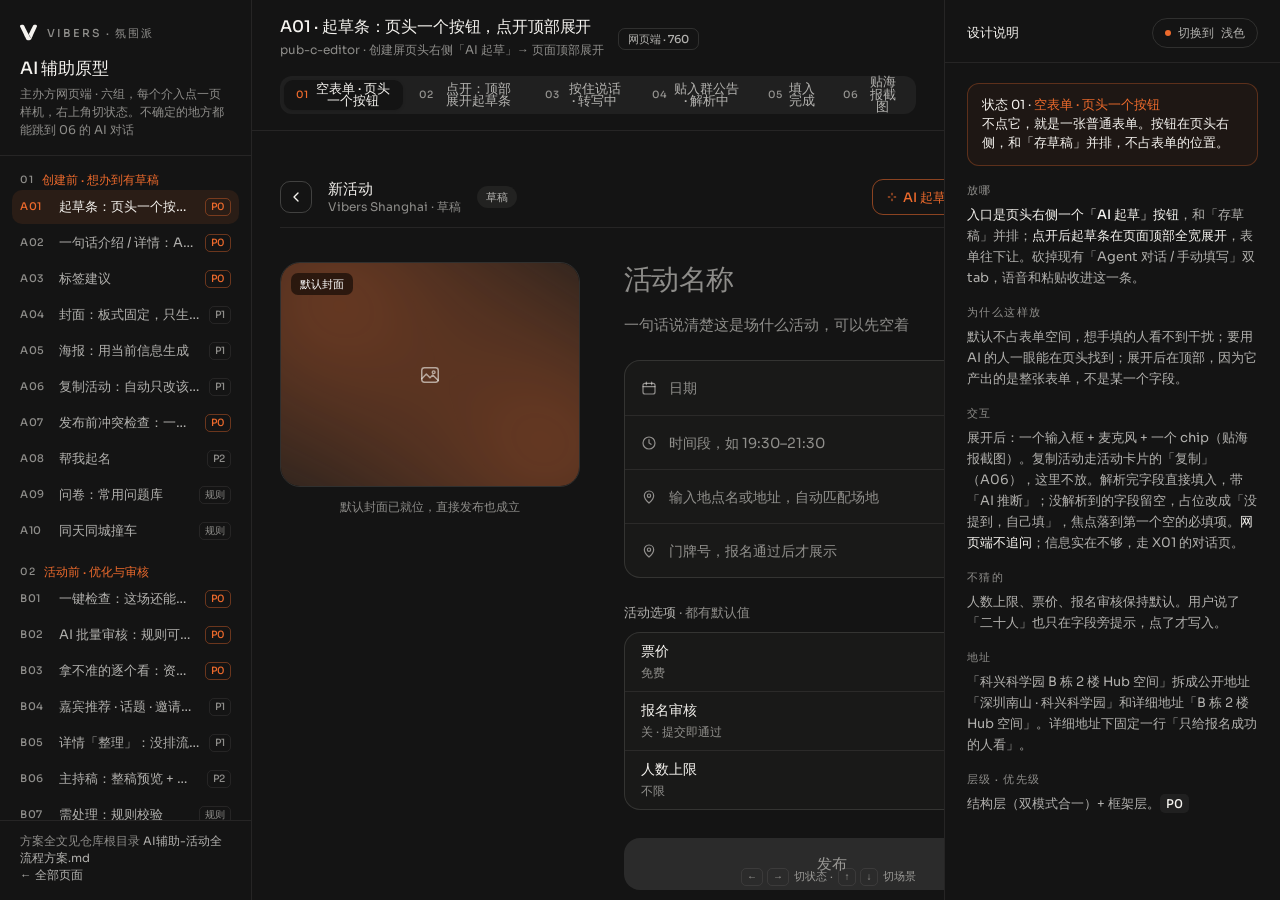
==== index.html @ fb813211 "AI 辅助原型 + 数据页 mock（E01–E03）：静态页面与依赖资源" ====
<!DOCTYPE html>
<html lang="zh-CN"><head><meta charset="utf-8"><meta http-equiv="refresh" content="0; url=pages/ai-lab.html"><title>AI 辅助原型 · Vibers</title></head>
<body><a href="pages/ai-lab.html">打开 AI 辅助原型</a></body></html>
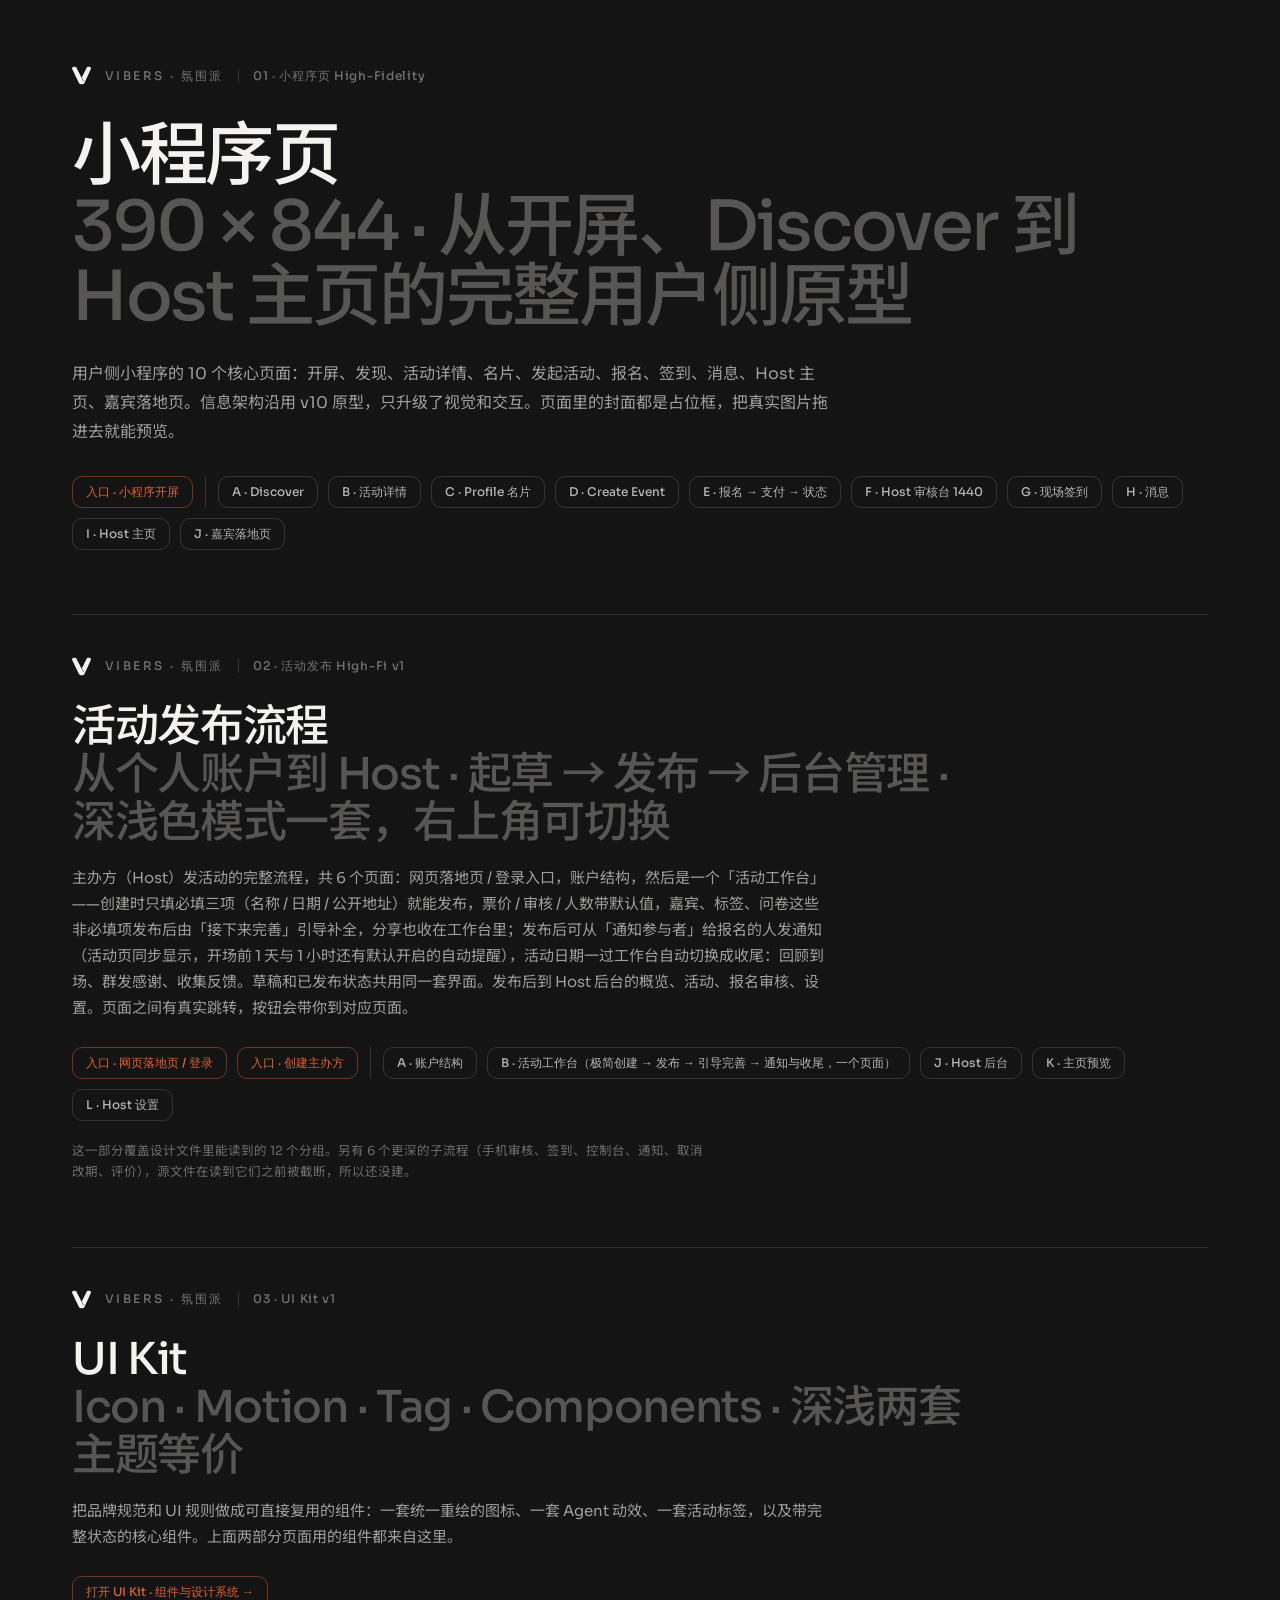
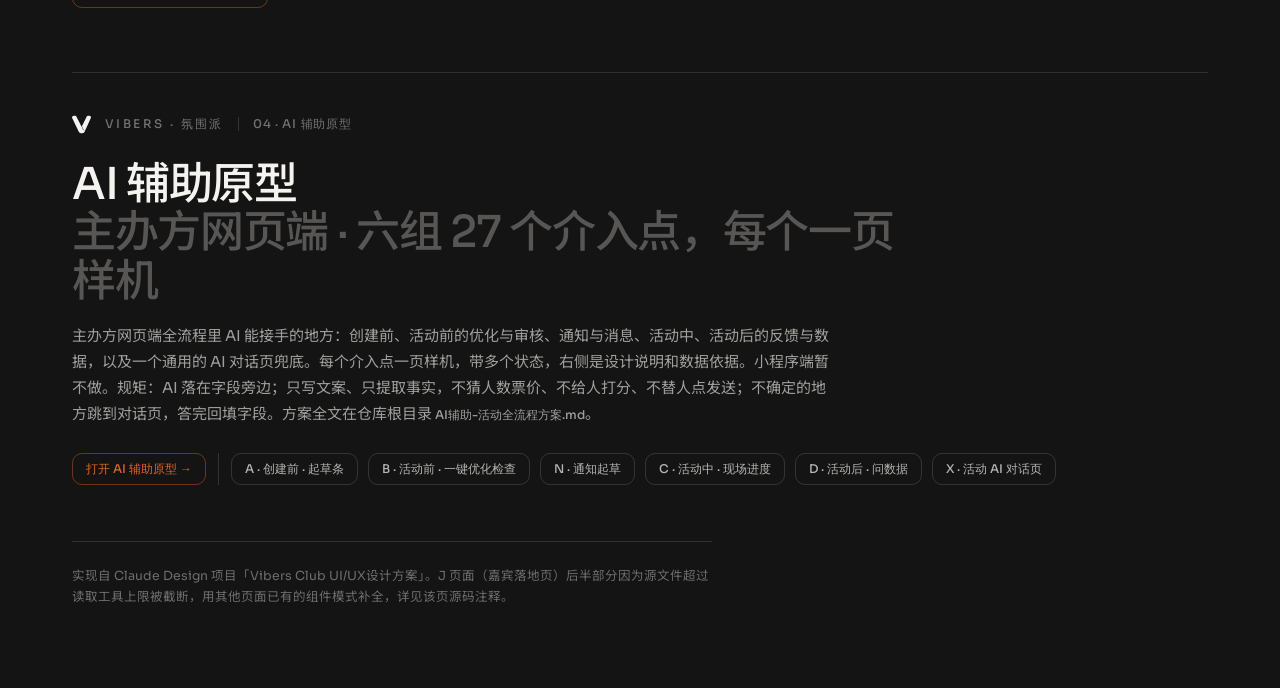
==== commit 7504b5bf: "完善活动 AI 原型、目录排序与海报生成流程" ====
--- a/index.html
+++ b/index.html
@@ -1,3 +1,103 @@
 <!DOCTYPE html>
-<html lang="zh-CN"><head><meta charset="utf-8"><meta http-equiv="refresh" content="0; url=pages/ai-lab.html"><title>AI 辅助原型 · Vibers</title></head>
-<body><a href="pages/ai-lab.html">打开 AI 辅助原型</a></body></html>
+<html lang="zh-CN" data-v-theme="dark">
+<head>
+<meta charset="utf-8">
+<meta name="viewport" content="width=device-width, initial-scale=1">
+<title>Vibers 核心页面 High-Fi v1</title>
+<link rel="icon" type="image/svg+xml" href="assets/brand/icon/favicon.svg">
+<link rel="preconnect" href="https://fonts.googleapis.com">
+<link rel="preconnect" href="https://fonts.gstatic.com" crossorigin>
+<link href="https://fonts.googleapis.com/css2?family=Sora:wght@400;500;600&family=Noto+Sans+SC:wght@400;500;600&display=swap" rel="stylesheet">
+<link rel="stylesheet" href="assets/css/tokens.css">
+<link rel="stylesheet" href="assets/css/components.css">
+<link rel="stylesheet" href="assets/css/base.css">
+<script src="assets/brand/vibers-marks.js"></script>
+</head>
+<body>
+<div style="padding:64px 72px 80px;max-width:2000px">
+  <div style="display:flex;align-items:center;gap:14px">
+    <span style="display:inline-flex;width:19px;height:23px;color:var(--v-text-primary)"><vb-v style="width:19px;height:23px"></vb-v></span>
+    <span style="font:500 12px/16px Sora,sans-serif;letter-spacing:.2em;text-transform:uppercase;color:rgba(245,243,239,.42)">Vibers · 氛围派</span>
+    <span style="width:1px;height:14px;background:rgba(245,243,239,.14)"></span>
+    <span style="font:500 12px/16px Sora,sans-serif;letter-spacing:.06em;color:rgba(245,243,239,.42)">01 · 小程序页 High-Fidelity</span>
+  </div>
+
+  <h1 style="font:500 clamp(44px,5.4vw,76px)/1.02 Sora,'Noto Sans SC',sans-serif;letter-spacing:-.035em;margin:34px 0 0;max-width:1100px">小程序页<br><span style="color:rgba(245,243,239,.3)">390 × 844 · 从开屏、Discover 到 Host 主页的完整用户侧原型</span></h1>
+  <p style="max-width:760px;margin:26px 0 0;font-size:16px;line-height:29px;color:rgba(245,243,239,.62)">用户侧小程序的 10 个核心页面：开屏、发现、活动详情、名片、发起活动、报名、签到、消息、Host 主页、嘉宾落地页。信息架构沿用 v10 原型，只升级了视觉和交互。页面里的封面都是占位框，把真实图片拖进去就能预览。</p>
+
+  <div style="display:flex;flex-wrap:wrap;gap:10px;margin:30px 0 0">
+    <a href="pages/splash.html" style="display:inline-flex;align-items:center;height:32px;padding:0 13px;border-radius:10px;border:1px solid rgba(237,106,44,.4);font:500 12px/1 Sora,sans-serif;color:rgba(237,106,44,.92)">入口 · 小程序开屏</a>
+    <span style="width:1px;height:32px;background:rgba(245,243,239,.14);margin:0 2px"></span>
+    <a href="pages/a-discover.html" style="display:inline-flex;align-items:center;height:32px;padding:0 13px;border-radius:10px;border:1px solid rgba(245,243,239,.14);font:500 12px/1 Sora,sans-serif;color:rgba(245,243,239,.72)">A · Discover</a>
+    <a href="pages/b-event-detail.html" style="display:inline-flex;align-items:center;height:32px;padding:0 13px;border-radius:10px;border:1px solid rgba(245,243,239,.14);font:500 12px/1 Sora,sans-serif;color:rgba(245,243,239,.72)">B · 活动详情</a>
+    <a href="pages/c-profile.html" style="display:inline-flex;align-items:center;height:32px;padding:0 13px;border-radius:10px;border:1px solid rgba(245,243,239,.14);font:500 12px/1 Sora,sans-serif;color:rgba(245,243,239,.72)">C · Profile 名片</a>
+    <a href="pages/d-create-event.html" style="display:inline-flex;align-items:center;height:32px;padding:0 13px;border-radius:10px;border:1px solid rgba(245,243,239,.14);font:500 12px/1 Sora,sans-serif;color:rgba(245,243,239,.72)">D · Create Event</a>
+    <a href="pages/e-register-flow.html" style="display:inline-flex;align-items:center;height:32px;padding:0 13px;border-radius:10px;border:1px solid rgba(245,243,239,.14);font:500 12px/1 Sora,sans-serif;color:rgba(245,243,239,.72)">E · 报名 → 支付 → 状态</a>
+    <a href="pages/f-host-review.html" style="display:inline-flex;align-items:center;height:32px;padding:0 13px;border-radius:10px;border:1px solid rgba(245,243,239,.14);font:500 12px/1 Sora,sans-serif;color:rgba(245,243,239,.72)">F · Host 审核台 1440</a>
+    <a href="pages/g-checkin.html" style="display:inline-flex;align-items:center;height:32px;padding:0 13px;border-radius:10px;border:1px solid rgba(245,243,239,.14);font:500 12px/1 Sora,sans-serif;color:rgba(245,243,239,.72)">G · 现场签到</a>
+    <a href="pages/h-messages.html" style="display:inline-flex;align-items:center;height:32px;padding:0 13px;border-radius:10px;border:1px solid rgba(245,243,239,.14);font:500 12px/1 Sora,sans-serif;color:rgba(245,243,239,.72)">H · 消息</a>
+    <a href="pages/i-host-home.html" style="display:inline-flex;align-items:center;height:32px;padding:0 13px;border-radius:10px;border:1px solid rgba(245,243,239,.14);font:500 12px/1 Sora,sans-serif;color:rgba(245,243,239,.72)">I · Host 主页</a>
+    <a href="pages/j-guest-landing.html" style="display:inline-flex;align-items:center;height:32px;padding:0 13px;border-radius:10px;border:1px solid rgba(245,243,239,.14);font:500 12px/1 Sora,sans-serif;color:rgba(245,243,239,.72)">J · 嘉宾落地页</a>
+  </div>
+
+  <div style="margin-top:64px;padding-top:40px;border-top:1px solid var(--v-border-default)">
+    <div style="display:flex;align-items:center;gap:14px">
+      <span style="display:inline-flex;width:19px;height:23px;color:var(--v-text-primary)"><vb-v style="width:19px;height:23px"></vb-v></span>
+      <span style="font:500 12px/16px Sora,sans-serif;letter-spacing:.2em;text-transform:uppercase;color:rgba(245,243,239,.42)">Vibers · 氛围派</span>
+      <span style="width:1px;height:14px;background:rgba(245,243,239,.14)"></span>
+      <span style="font:500 12px/16px Sora,sans-serif;letter-spacing:.06em;color:rgba(245,243,239,.42)">02 · 活动发布 High-Fi v1</span>
+    </div>
+    <h2 style="font:500 clamp(30px,3.6vw,44px)/1.1 Sora,'Noto Sans SC',sans-serif;letter-spacing:-.03em;margin:24px 0 0;max-width:900px">活动发布流程<br><span style="color:rgba(245,243,239,.3)">从个人账户到 Host · 起草 → 发布 → 后台管理 · 深浅色模式一套，右上角可切换</span></h2>
+    <p style="max-width:760px;margin:18px 0 0;font-size:15px;line-height:26px;color:rgba(245,243,239,.62)">主办方（Host）发活动的完整流程，共 6 个页面：网页落地页 / 登录入口，账户结构，然后是一个「活动工作台」——创建时只填必填三项（名称 / 日期 / 公开地址）就能发布，票价 / 审核 / 人数带默认值，嘉宾、标签、问卷这些非必填项发布后由「接下来完善」引导补全，分享也收在工作台里；发布后可从「通知参与者」给报名的人发通知（活动页同步显示，开场前 1 天与 1 小时还有默认开启的自动提醒），活动日期一过工作台自动切换成收尾：回顾到场、群发感谢、收集反馈。草稿和已发布状态共用同一套界面。发布后到 Host 后台的概览、活动、报名审核、设置。页面之间有真实跳转，按钮会带你到对应页面。</p>
+    <div style="display:flex;flex-wrap:wrap;gap:10px;margin:26px 0 0">
+      <a href="pages/landing.html" style="display:inline-flex;align-items:center;height:32px;padding:0 13px;border-radius:10px;border:1px solid rgba(237,106,44,.4);font:500 12px/1 Sora,sans-serif;color:rgba(237,106,44,.92)">入口 · 网页落地页 / 登录</a>
+      <a href="pages/pub-a-host-identity.html" style="display:inline-flex;align-items:center;height:32px;padding:0 13px;border-radius:10px;border:1px solid rgba(237,106,44,.4);font:500 12px/1 Sora,sans-serif;color:rgba(237,106,44,.92)">入口 · 创建主办方</a>
+      <span style="width:1px;height:32px;background:rgba(245,243,239,.14);margin:0 2px"></span>
+      <a href="pages/pub-a-host-identity.html" style="display:inline-flex;align-items:center;height:32px;padding:0 13px;border-radius:10px;border:1px solid rgba(245,243,239,.14);font:500 12px/1 Sora,sans-serif;color:rgba(245,243,239,.72)">A · 账户结构</a>
+      <a href="pages/pub-c-editor.html" style="display:inline-flex;align-items:center;height:32px;padding:0 13px;border-radius:10px;border:1px solid rgba(245,243,239,.14);font:500 12px/1 Sora,sans-serif;color:rgba(245,243,239,.72)">B · 活动工作台（极简创建 → 发布 → 引导完善 → 通知与收尾，一个页面）</a>
+      <a href="pages/pub-j-host-dashboard.html" style="display:inline-flex;align-items:center;height:32px;padding:0 13px;border-radius:10px;border:1px solid rgba(245,243,239,.14);font:500 12px/1 Sora,sans-serif;color:rgba(245,243,239,.72)">J · Host 后台</a>
+      <a href="pages/pub-k-host-homepage.html" style="display:inline-flex;align-items:center;height:32px;padding:0 13px;border-radius:10px;border:1px solid rgba(245,243,239,.14);font:500 12px/1 Sora,sans-serif;color:rgba(245,243,239,.72)">K · 主页预览</a>
+      <a href="pages/pub-l-members.html" style="display:inline-flex;align-items:center;height:32px;padding:0 13px;border-radius:10px;border:1px solid rgba(245,243,239,.14);font:500 12px/1 Sora,sans-serif;color:rgba(245,243,239,.72)">L · Host 设置</a>
+    </div>
+    <div style="margin-top:20px;font-size:12.5px;line-height:21px;color:rgba(245,243,239,.4);max-width:640px">这一部分覆盖设计文件里能读到的 12 个分组。另有 6 个更深的子流程（手机审核、签到、控制台、通知、取消改期、评价），源文件在读到它们之前被截断，所以还没建。</div>
+  </div>
+
+  <div style="margin-top:64px;padding-top:40px;border-top:1px solid var(--v-border-default)">
+    <div style="display:flex;align-items:center;gap:14px">
+      <span style="display:inline-flex;width:19px;height:23px;color:var(--v-text-primary)"><vb-v style="width:19px;height:23px"></vb-v></span>
+      <span style="font:500 12px/16px Sora,sans-serif;letter-spacing:.2em;text-transform:uppercase;color:rgba(245,243,239,.42)">Vibers · 氛围派</span>
+      <span style="width:1px;height:14px;background:rgba(245,243,239,.14)"></span>
+      <span style="font:500 12px/16px Sora,sans-serif;letter-spacing:.06em;color:rgba(245,243,239,.42)">03 · UI Kit v1</span>
+    </div>
+    <h2 style="font:500 clamp(30px,3.6vw,44px)/1.1 Sora,'Noto Sans SC',sans-serif;letter-spacing:-.03em;margin:24px 0 0;max-width:900px">UI Kit<br><span style="color:rgba(245,243,239,.3)">Icon · Motion · Tag · Components · 深浅两套主题等价</span></h2>
+    <p style="max-width:760px;margin:18px 0 0;font-size:15px;line-height:26px;color:rgba(245,243,239,.62)">把品牌规范和 UI 规则做成可直接复用的组件：一套统一重绘的图标、一套 Agent 动效、一套活动标签，以及带完整状态的核心组件。上面两部分页面用的组件都来自这里。</p>
+    <div style="display:flex;flex-wrap:wrap;gap:10px;margin:26px 0 0">
+      <a href="pages/ui-kit.html" style="display:inline-flex;align-items:center;height:32px;padding:0 13px;border-radius:10px;border:1px solid rgba(237,106,44,.4);font:500 12px/1 Sora,sans-serif;color:rgba(237,106,44,.92)">打开 UI Kit · 组件与设计系统 →</a>
+    </div>
+  </div>
+
+  <div style="margin-top:64px;padding-top:40px;border-top:1px solid var(--v-border-default)">
+    <div style="display:flex;align-items:center;gap:14px">
+      <span style="display:inline-flex;width:19px;height:23px;color:var(--v-text-primary)"><vb-v style="width:19px;height:23px"></vb-v></span>
+      <span style="font:500 12px/16px Sora,sans-serif;letter-spacing:.2em;text-transform:uppercase;color:rgba(245,243,239,.42)">Vibers · 氛围派</span>
+      <span style="width:1px;height:14px;background:rgba(245,243,239,.14)"></span>
+      <span style="font:500 12px/16px Sora,sans-serif;letter-spacing:.06em;color:rgba(245,243,239,.42)">04 · AI 辅助原型</span>
+    </div>
+    <h2 style="font:500 clamp(30px,3.6vw,44px)/1.1 Sora,'Noto Sans SC',sans-serif;letter-spacing:-.03em;margin:24px 0 0;max-width:900px">AI 辅助原型<br><span style="color:rgba(245,243,239,.3)">主办方网页端 · 六组 27 个介入点，每个一页样机</span></h2>
+    <p style="max-width:760px;margin:18px 0 0;font-size:15px;line-height:26px;color:rgba(245,243,239,.62)">主办方网页端全流程里 AI 能接手的地方：创建前、活动前的优化与审核、通知与消息、活动中、活动后的反馈与数据，以及一个通用的 AI 对话页兜底。每个介入点一页样机，带多个状态，右侧是设计说明和数据依据。小程序端暂不做。规矩：AI 落在字段旁边；只写文案、只提取事实，不猜人数票价、不给人打分、不替人点发送；不确定的地方跳到对话页，答完回填字段。方案全文在仓库根目录 <code style="font:500 12px Sora,sans-serif">AI辅助-活动全流程方案.md</code>。</p>
+    <div style="display:flex;flex-wrap:wrap;gap:10px;margin:26px 0 0">
+      <a href="pages/ai-lab.html" style="display:inline-flex;align-items:center;height:32px;padding:0 13px;border-radius:10px;border:1px solid rgba(237,106,44,.4);font:500 12px/1 Sora,sans-serif;color:rgba(237,106,44,.92)">打开 AI 辅助原型 →</a>
+      <span style="width:1px;height:32px;background:rgba(245,243,239,.14);margin:0 2px"></span>
+      <a href="pages/ai-lab.html#A01-1" style="display:inline-flex;align-items:center;height:32px;padding:0 13px;border-radius:10px;border:1px solid rgba(245,243,239,.14);font:500 12px/1 Sora,sans-serif;color:rgba(245,243,239,.72)">A · 创建前 · 起草条</a>
+      <a href="pages/ai-lab.html#B01-3" style="display:inline-flex;align-items:center;height:32px;padding:0 13px;border-radius:10px;border:1px solid rgba(245,243,239,.14);font:500 12px/1 Sora,sans-serif;color:rgba(245,243,239,.72)">B · 活动前 · 一键优化检查</a>
+      <a href="pages/ai-lab.html#N01-1" style="display:inline-flex;align-items:center;height:32px;padding:0 13px;border-radius:10px;border:1px solid rgba(245,243,239,.14);font:500 12px/1 Sora,sans-serif;color:rgba(245,243,239,.72)">N · 通知起草</a>
+      <a href="pages/ai-lab.html#C02-1" style="display:inline-flex;align-items:center;height:32px;padding:0 13px;border-radius:10px;border:1px solid rgba(245,243,239,.14);font:500 12px/1 Sora,sans-serif;color:rgba(245,243,239,.72)">C · 活动中 · 现场进度</a>
+      <a href="pages/ai-lab.html#X02-1" style="display:inline-flex;align-items:center;height:32px;padding:0 13px;border-radius:10px;border:1px solid rgba(245,243,239,.14);font:500 12px/1 Sora,sans-serif;color:rgba(245,243,239,.72)">D · 活动后 · 问数据</a>
+      <a href="pages/ai-lab.html#X01-1" style="display:inline-flex;align-items:center;height:32px;padding:0 13px;border-radius:10px;border:1px solid rgba(245,243,239,.14);font:500 12px/1 Sora,sans-serif;color:rgba(245,243,239,.72)">X · 活动 AI 对话页</a>
+    </div>
+  </div>
+
+  <div style="margin-top:56px;padding-top:24px;border-top:1px solid var(--v-border-default);font-size:12.5px;line-height:21px;color:rgba(245,243,239,.4);max-width:640px">实现自 Claude Design 项目「Vibers Club UI/UX设计方案」。J 页面（嘉宾落地页）后半部分因为源文件超过读取工具上限被截断，用其他页面已有的组件模式补全，详见该页源码注释。</div>
+</div>
+</body>
+</html>
--- a/assets/css/tokens.css
+++ b/assets/css/tokens.css
@@ -0,0 +1,201 @@
+/* Vibers UI Design System — tokens
+   Ported from the "Vibers UI Design System v1.1" reference (vibers-ui.css) and
+   extended to match "Vibers UI Kit v1" (Icon System / Agent Motion / Tag System /
+   Core Components). Applied directly at :root — this repo IS the Vibers frontend,
+   so the original .v-ui embedding scope is dropped.
+   Theme is controlled with [data-v-theme="dark"|"light"] on <html>.
+   Brand principle: One Brand · One Orange (#ED6A2C).
+
+   Values below are re-derived to match 氛围派 Brand Kit v1.4 exactly: 5 Layer-0
+   tokens (Ink #141414 / Paper #F5F3EF / Mist #EDEAE4 / Stone #8E8B84 / Signal
+   #ED6A2C), everything else a documented mix of those five. Canvas dark = Ink
+   directly (no extra near-black step); light Surface and Elevated share the
+   same hex — the shadow alone does the elevation lift, never a brighter fill. */
+
+@import url('https://fonts.googleapis.com/css2?family=Noto+Sans+SC:wght@400;500;600&family=Sora:wght@400;500;600&display=swap');
+
+:root {
+  /* Brand — Layer 0, the only 5 source colors in the system */
+  --v-brand-signal: #ED6A2C;
+  --v-brand-paper: #F5F3EF;
+  --v-brand-ink: #141414;
+  --v-brand-stone: #8E8B84;
+  --v-brand-mist: #EDEAE4;
+  --v-color-on-signal: #141414; /* Ink 100% — text on any Signal fill, always, never white */
+
+  /* Typography */
+  --v-font-cjk: "Noto Sans SC", "PingFang SC", "Microsoft YaHei", sans-serif;
+  --v-font-latin: "Sora", Inter, ui-sans-serif, system-ui, sans-serif;
+  --v-font-mixed: "Sora", "Noto Sans SC", "PingFang SC", "Microsoft YaHei", sans-serif;
+
+  --v-text-display: 32px;
+  --v-text-h1: 28px;
+  --v-text-h2: 22px;
+  --v-text-h3: 18px;
+  --v-text-body-lg: 16px;
+  --v-text-body: 15px;
+  --v-text-label: 14px;
+  --v-text-caption: 13px;
+  --v-text-meta: 12px;
+
+  --v-line-display: 40px;
+  --v-line-h1: 36px;
+  --v-line-h2: 30px;
+  --v-line-h3: 26px;
+  --v-line-body-lg: 26px;
+  --v-line-body: 24px;
+  --v-line-label: 20px;
+  --v-line-caption: 20px;
+  --v-line-meta: 18px;
+
+  /* 4pt spacing */
+  --v-space-1: 4px;
+  --v-space-2: 8px;
+  --v-space-3: 12px;
+  --v-space-4: 16px;
+  --v-space-5: 20px;
+  --v-space-6: 24px;
+  --v-space-8: 32px;
+  --v-space-10: 40px;
+  --v-space-12: 48px;
+
+  /* Radius */
+  --v-radius-sm: 10px;
+  --v-radius-md: 14px;
+  --v-radius-lg: 18px;
+  --v-radius-xl: 24px;
+  --v-radius-sheet: 28px;
+  --v-radius-pill: 999px;
+
+  /* Motion */
+  --v-motion-press: 140ms;
+  --v-motion-state: 200ms;
+  --v-motion-sheet: 300ms;
+  --v-motion-page: 320ms;
+  --v-motion-ambient: 14s;
+  --v-ease-standard: cubic-bezier(.2,.8,.2,1);
+
+  /* Intensity ramp — Signal-over-surface only, not a 4th hue. Used by the
+     relationship-strength bar, "此刻" freshness dot decay, capacity line. */
+  --v-sig-1: color-mix(in srgb, var(--v-brand-signal) 32%, transparent);
+  --v-sig-2: color-mix(in srgb, var(--v-brand-signal) 62%, transparent);
+  --v-sig-3: var(--v-brand-signal);
+
+  /* Status (the one place non-brand color is allowed — status only, never decoration).
+     Pending stays Signal itself (Signal marks "something in the world is
+     happening", not an outcome) — no second, lighter orange variant. */
+  --v-status-pending-bg: rgba(237,106,44,.12);
+  --v-status-pending-dot: #ED6A2C;
+  --v-status-approved-bg: rgba(107,157,122,.14);
+  --v-status-rejected-bg: rgba(200,74,58,.14);
+  --v-status-rejected-dot: #C84A3A;
+  --v-status-live-border: rgba(237,106,44,.4);
+  --v-status-live-text: #ED6A2C;
+
+  /* Semantic defaults (dark fallback, used before JS/attribute resolves) */
+  --v-bg-primary: #141414;
+  --v-bg-surface: #191918;
+  --v-bg-elevated: #1F1F1E;
+  --v-bg-secondary: #191918;
+  --v-text-primary: #F5F3EF;
+  --v-text-secondary: rgba(245,243,239,.70);
+  --v-text-tertiary: rgba(245,243,239,.54);
+  --v-text-disabled: rgba(245,243,239,.34);
+  --v-signal-text: #ED6A2C;
+  --v-signal-display: #ED6A2C;
+  --v-border-default: rgba(245,243,239,.12);
+  --v-border-subtle: rgba(245,243,239,.08);
+  --v-border-strong: rgba(245,243,239,.20);
+  --v-tint-neutral: rgba(142,139,132,.14);
+  --v-ambient-color: #ED6A2C;
+  --v-ambient-core: rgba(237,106,44,.40);
+  --v-ambient-mid: rgba(237,106,44,.12);
+  --v-ambient-edge: rgba(237,106,44,.02);
+  --v-neutral-action-bg: #F5F3EF;
+  --v-neutral-action-fg: #141414;
+  --v-shadow-soft: none;
+}
+
+:root[data-v-theme="dark"] {
+  color-scheme: dark;
+  --v-bg-primary: #141414;      /* Ink 100% */
+  --v-bg-surface: #191918;      /* Stone 4% / Ink */
+  --v-bg-elevated: #1F1F1E;     /* Stone 9% / Ink */
+  --v-bg-secondary: #191918;
+  --v-text-primary: #F5F3EF;    /* Paper 100% */
+  --v-text-secondary: rgba(245,243,239,.70);  /* Paper 70% / Ink */
+  --v-text-tertiary: rgba(245,243,239,.54);   /* Paper 54% / Ink */
+  --v-text-disabled: rgba(245,243,239,.34);   /* Paper 34% / Ink */
+  --v-signal-text: #ED6A2C;     /* Signal 100% — compliant on Ink at any size */
+  --v-signal-display: #ED6A2C;  /* no positional shift needed in dark */
+  --v-border-default: rgba(245,243,239,.12);
+  --v-border-subtle: rgba(245,243,239,.08);
+  --v-border-strong: rgba(245,243,239,.20);
+  --v-tint-neutral: rgba(142,139,132,.14);
+  --v-ambient-color: #ED6A2C;
+  --v-ambient-core: rgba(237,106,44,.40);
+  --v-ambient-mid: rgba(237,106,44,.12);
+  --v-ambient-edge: rgba(237,106,44,.02);
+  --v-neutral-action-bg: #F5F3EF;
+  --v-neutral-action-fg: #141414;
+  --v-shadow-soft: none; /* dark never casts shadow — elevation is brightness + border-strong only */
+
+  --v-status-pending-text: #ED6A2C;
+  --v-status-approved-text: #8FBF9F;
+  --v-status-approved-dot: #6B9D7A;
+  --v-status-rejected-text: #E8887B;
+  --v-status-neutral-bg: rgba(245,243,239,.08);
+  --v-status-neutral-text: rgba(245,243,239,.72);
+  --v-status-ended-border: rgba(245,243,239,.14);
+  --v-status-ended-text: rgba(245,243,239,.5);
+}
+
+:root[data-v-theme="light"] {
+  color-scheme: light;
+  --v-bg-primary: #EDEAE4;      /* Mist 100% */
+  --v-bg-surface: #F5F3EF;      /* Paper 100% */
+  --v-bg-elevated: #F5F3EF;     /* same as Surface — lift comes from --v-shadow-soft only, never a brighter fill */
+  --v-bg-secondary: #EDEAE4;
+  --v-text-primary: #141414;    /* Ink 100% */
+  --v-text-secondary: rgba(20,20,20,.72);   /* Ink 72% / Paper */
+  --v-text-tertiary: rgba(20,20,20,.62);    /* Ink 62% / Paper */
+  --v-text-disabled: #8E8B84;               /* Stone 100% — disabled-only in light, never body text */
+  --v-signal-text: #A84E24;     /* Signal 68% / Ink — the only compliant orange TEXT color in light (4.5:1+) */
+  --v-signal-display: #E0652B;  /* Signal 94% / Ink, 3.12:1 — ONLY for ≥24px/weight-500 on Paper */
+  --v-border-default: rgba(20,20,20,.12);
+  --v-border-subtle: rgba(20,20,20,.08);
+  --v-border-strong: rgba(20,20,20,.20);
+  --v-tint-neutral: rgba(142,139,132,.14);
+  --v-ambient-color: #ED6A2C;
+  --v-ambient-core: rgba(237,106,44,.28);
+  --v-ambient-mid: rgba(237,106,44,.09);
+  --v-ambient-edge: rgba(237,106,44,.02);
+  --v-neutral-action-bg: #141414;
+  --v-neutral-action-fg: #F5F3EF;
+  --v-shadow-soft: 0 1px 2px rgba(20,20,20,.06), 0 12px 32px -8px rgba(20,20,20,.16);
+
+  --v-status-pending-text: #A84E24;
+  --v-status-approved-text: #4A7A5C;
+  --v-status-approved-dot: #4A7A5C;
+  --v-status-rejected-text: #C0453A;
+  --v-status-neutral-bg: rgba(20,20,20,.08);
+  --v-status-neutral-text: rgba(20,20,20,.72);
+  --v-status-ended-border: rgba(20,20,20,.14);
+  --v-status-ended-text: rgba(20,20,20,.5);
+}
+
+/* Layer 2b — brand tier (landing/poster surfaces): Canvas is a full-bleed
+   sheet of Paper/Ink, not a stack of elevated surfaces, so it does not step
+   up from Mist the way product-tier Canvas does. Ambient glow is also not
+   capped at the product tier's ~15% screen-area ceiling on this tier. */
+:root[data-v-tier="brand"][data-v-theme="light"] { --v-bg-primary: var(--v-brand-paper); }
+:root[data-v-tier="brand"][data-v-theme="dark"]  { --v-bg-primary: var(--v-brand-ink); }
+
+@media (prefers-reduced-motion: reduce) {
+  *, *::before, *::after {
+    animation-duration: .001ms !important;
+    animation-iteration-count: 1 !important;
+    scroll-behavior: auto !important;
+    transition-duration: .001ms !important;
+  }
+}
--- a/assets/css/components.css
+++ b/assets/css/components.css
@@ -0,0 +1,510 @@
+/* Vibers UI — components
+   Primitives ported from "Vibers UI Design System v1.1" (vibers-ui.css) plus the
+   additional components documented in "Vibers UI Kit v1": Icon System, Agent Motion
+   (Ember Orb), Tag System, and the richer Core Components set (event/host/user cards,
+   profile/member/permission items, status badges, sheet/dropdown, modal/toast/empty).
+   Everything reads color from assets/css/tokens.css — nothing here hardcodes a hex
+   value except the few status/danger hues tokens.css already scopes per-theme. */
+
+*, *::before, *::after { box-sizing: border-box; }
+button, input, textarea, select { font: inherit; }
+button, a { -webkit-tap-highlight-color: transparent; }
+img { max-width: 100%; }
+
+/* Layout */
+.v-page { width: min(100%, 1720px); margin-inline: auto; padding: 0 72px; }
+.v-section { margin-top: 88px; }
+.v-stack { display: flex; flex-direction: column; gap: var(--v-space-4); }
+.v-row { display: flex; align-items: center; gap: var(--v-space-3); }
+.v-between { display: flex; align-items: center; justify-content: space-between; gap: var(--v-space-4); }
+.v-divider { height: 1px; width: 100%; background: var(--v-border-default); border: 0; margin: 0; }
+.v-grid { display: grid; gap: 16px; }
+
+/* Typography */
+.v-display,.v-h1,.v-h2,.v-h3,.v-body-lg,.v-body,.v-label,.v-caption,.v-meta { margin: 0; }
+.v-display,.v-h1,.v-h2,.v-h3 { text-wrap: balance; }
+.v-body-lg,.v-body,.v-caption { text-wrap: pretty; }
+.v-display { font-size: var(--v-text-display); line-height: var(--v-line-display); font-weight: 500; letter-spacing: -.015em; }
+.v-h1 { font-size: var(--v-text-h1); line-height: var(--v-line-h1); font-weight: 500; letter-spacing: -.012em; }
+.v-h2 { font-size: var(--v-text-h2); line-height: var(--v-line-h2); font-weight: 500; letter-spacing: -.008em; }
+.v-h3 { font-size: var(--v-text-h3); line-height: var(--v-line-h3); font-weight: 500; }
+.v-body-lg { font-size: var(--v-text-body-lg); line-height: var(--v-line-body-lg); font-weight: 400; }
+.v-body { font-size: var(--v-text-body); line-height: var(--v-line-body); font-weight: 400; }
+.v-label { font-size: var(--v-text-label); line-height: var(--v-line-label); font-weight: 500; }
+.v-caption { font-size: var(--v-text-caption); line-height: var(--v-line-caption); font-weight: 400; }
+.v-meta { font-size: var(--v-text-meta); line-height: var(--v-line-meta); font-weight: 400; }
+.v-latin { font-family: var(--v-font-latin); }
+.v-number { font-family: var(--v-font-latin); font-variant-numeric: tabular-nums lining-nums; }
+.v-text-secondary { color: var(--v-text-secondary); }
+.v-text-tertiary { color: var(--v-text-tertiary); }
+.v-text-signal { color: var(--v-signal-text); }
+
+.v-eyebrow { display: inline-flex; align-items: center; gap: 11px; }
+.v-eyebrow::before { content: ""; width: 6px; height: 6px; border-radius: 50%; background: var(--v-brand-signal); flex: none; }
+.v-eyebrow span { font: 500 11px/16px var(--v-font-latin); letter-spacing: .16em; text-transform: uppercase; color: var(--v-text-tertiary); }
+
+/* Panels / cards, neutral first, shadows only for elevated layers */
+.v-panel { border: 1px solid var(--v-border-default); border-radius: var(--v-radius-lg); padding: 24px 26px; }
+.v-panel__title { font: 500 12.5px/18px var(--v-font-latin); margin-bottom: 6px; }
+.v-panel__hint { font-size: 12px; color: var(--v-text-tertiary); margin-bottom: 14px; }
+.v-panel__foot { margin-top: 18px; padding-top: 16px; border-top: 1px solid var(--v-border-subtle); font-size: 12.5px; line-height: 21px; color: var(--v-text-tertiary); }
+
+/* ---------------------------------------------------------------------- Buttons */
+.v-btn {
+  min-height: 44px;
+  border-radius: var(--v-radius-md);
+  border: 1px solid transparent;
+  padding: 0 20px;
+  display: inline-flex;
+  align-items: center;
+  justify-content: center;
+  gap: 9px;
+  text-decoration: none;
+  cursor: pointer;
+  font: 500 14px/20px var(--v-font-mixed);
+  white-space: nowrap;
+  transition: transform var(--v-motion-press) var(--v-ease-standard), background var(--v-motion-state) var(--v-ease-standard), border-color var(--v-motion-state) var(--v-ease-standard), opacity var(--v-motion-state) var(--v-ease-standard);
+}
+.v-btn:active { transform: scale(.985); }
+.v-btn:focus-visible, .v-icon-btn:focus-visible, .v-input:focus-visible, .v-tab:focus-visible, .v-tag:focus-visible, .v-switch:focus-visible { outline: 2px solid var(--v-brand-signal); outline-offset: 3px; }
+.v-btn:disabled { opacity: .42; cursor: not-allowed; }
+.v-btn--signal { background: var(--v-brand-signal); color: var(--v-color-on-signal); }
+.v-btn--signal:hover { background: #F07A41; }
+.v-btn--neutral { background: var(--v-neutral-action-bg); color: var(--v-neutral-action-fg); }
+.v-btn--neutral:hover { filter: brightness(1.06); }
+.v-btn--secondary { background: transparent; color: var(--v-text-primary); border-color: var(--v-border-strong); }
+.v-btn--secondary:hover { border-color: color-mix(in srgb, var(--v-text-primary) 34%, transparent); background: color-mix(in srgb, var(--v-text-primary) 4%, transparent); }
+.v-btn--ghost { background: transparent; color: var(--v-text-secondary); padding-inline: 12px; border-color: transparent; }
+.v-btn--ghost:hover { color: var(--v-text-primary); }
+.v-btn--danger { background: rgba(200,74,58,.08); color: var(--v-status-rejected-text); border-color: rgba(200,74,58,.4); }
+.v-btn--danger:hover { background: rgba(200,74,58,.14); }
+.v-btn--md { min-height: 40px; padding: 0 16px; border-radius: var(--v-radius-sm); font-size: 13.5px; }
+.v-btn--sm { min-height: 32px; padding: 0 12px; border-radius: var(--v-radius-sm); font-size: 12.5px; }
+.v-btn--loading { cursor: wait; }
+.v-btn-spinner { position: relative; display: grid; place-items: center; width: 16px; height: 16px; flex: none; }
+.v-btn-spinner::before { content: ""; position: absolute; width: 15px; height: 15px; border-radius: 50%; filter: blur(4px); background: radial-gradient(circle, rgba(24,23,22,.55) 0%, transparent 70%); animation: vDriftA 4s ease-in-out infinite; }
+.v-btn-spinner::after { content: ""; width: 4px; height: 4px; border-radius: 50%; background: currentColor; animation: vBreathe 1.8s ease-in-out infinite; }
+.v-icon-btn { width: 44px; height: 44px; border-radius: 50%; border: 1px solid var(--v-border-strong); background: transparent; color: var(--v-text-primary); display: inline-grid; place-items: center; cursor: pointer; transition: background var(--v-motion-state) var(--v-ease-standard), border-color var(--v-motion-state) var(--v-ease-standard); }
+.v-icon-btn:hover { background: var(--v-bg-elevated); }
+.v-icon-btn svg { width: 20px; height: 20px; stroke: currentColor; fill: none; stroke-width: 1.9; stroke-linecap: round; stroke-linejoin: round; }
+.v-icon-btn--sm { width: 40px; height: 40px; }
+
+/* ---------------------------------------------------------------------- Inputs */
+.v-field { display: flex; flex-direction: column; gap: 7px; }
+.v-field__label { font-size: 12px; color: var(--v-text-secondary); display: flex; justify-content: space-between; }
+.v-field__label .error { color: var(--v-status-rejected-text); }
+.v-input, .v-input-static {
+  min-height: 48px; width: 100%; border-radius: var(--v-radius-md); border: 1px solid var(--v-border-default);
+  background: transparent; color: var(--v-text-primary); padding: 0 16px; display: flex; align-items: center;
+  outline: none; font-size: 15px; transition: border-color var(--v-motion-state) var(--v-ease-standard), background var(--v-motion-state) var(--v-ease-standard);
+}
+.v-input-static.placeholder { color: var(--v-text-tertiary); }
+.v-input::placeholder { color: var(--v-text-tertiary); }
+.v-input:hover { border-color: color-mix(in srgb, var(--v-text-primary) 22%, transparent); }
+.v-input:focus, .v-input--focus { border-color: rgba(237,106,44,.7); background: rgba(237,106,44,.04); }
+.v-input--error { border-color: rgba(200,74,58,.6); }
+.v-input--locked { opacity: .42; }
+.v-textarea { min-height: 92px; padding: 14px 16px; border: 1px solid var(--v-border-default); border-radius: var(--v-radius-md); color: var(--v-text-primary); font-size: 14.5px; line-height: 24px; }
+.v-textarea .count { text-align: right; margin-top: 8px; font-size: 11.5px; color: var(--v-text-tertiary); font-variant-numeric: tabular-nums; }
+.v-search { gap: 10px; background: color-mix(in srgb, var(--v-text-primary) 3%, transparent); }
+.v-search svg { width: 19px; height: 19px; stroke: var(--v-text-tertiary); fill: none; stroke-width: 1.9; stroke-linecap: round; flex: none; }
+.v-search span.hint { color: var(--v-text-tertiary); font-size: 15px; flex: 1; }
+.v-search .cancel { font-size: 13px; color: var(--v-text-secondary); }
+
+.v-switch { position: relative; display: inline-block; width: 46px; height: 28px; border-radius: 999px; background: color-mix(in srgb, var(--v-text-primary) 45%, var(--v-bg-surface)); flex: none; border: 0; padding: 0; cursor: pointer; transition: background var(--v-motion-state) var(--v-ease-standard); }
+.v-switch::after { content: ""; position: absolute; top: 3px; left: 3px; width: 22px; height: 22px; border-radius: 50%; background: color-mix(in srgb, var(--v-text-primary) 60%, transparent); transition: transform var(--v-motion-state) var(--v-ease-standard); }
+.v-switch[aria-checked="true"] { background: var(--v-brand-signal); }
+.v-switch[aria-checked="true"]::after { transform: translateX(18px); background: var(--v-color-on-signal); }
+.v-switch:disabled { opacity: .5; cursor: not-allowed; }
+
+/* ---------------------------------------------------------------------- Avatar */
+.v-avatar { position: relative; display: grid; place-items: center; width: 48px; height: 48px; flex: 0 0 48px; border-radius: 50%; background: var(--v-bg-elevated); border: 1px solid var(--v-border-default); color: var(--v-text-secondary); font: 500 16px/1 var(--v-font-latin); overflow: hidden; }
+.v-avatar img { width: 100%; height: 100%; object-fit: cover; display: block; }
+.v-avatar--sm { width: 40px; height: 40px; flex-basis: 40px; font-size: 14px; }
+.v-avatar--xs { width: 32px; height: 32px; flex-basis: 32px; font-size: 12px; }
+.v-avatar--lg { width: 72px; height: 72px; flex-basis: 72px; font-size: 24px; }
+.v-avatar__badge { position: absolute; right: -2px; bottom: -2px; display: grid; place-items: center; width: 24px; height: 24px; border-radius: 50%; background: var(--v-brand-signal); border: 2px solid var(--v-bg-primary); color: var(--v-color-on-signal); }
+.v-avatar__badge svg { width: 13px; height: 13px; stroke: currentColor; fill: none; stroke-width: 2.4; stroke-linecap: round; stroke-linejoin: round; }
+.v-avatar-stack { display: flex; }
+.v-avatar-stack .v-avatar { border: 2px solid var(--v-bg-primary); margin-left: -10px; }
+.v-avatar-stack .v-avatar:first-child { margin-left: 0; }
+.v-avatar-stack .v-avatar--more { background: rgba(237,106,44,.14); color: var(--v-signal-text); font-size: 11px; }
+
+/* ---------------------------------------------------------------------- Tabs / Chips / Filter */
+.v-underline-tabs { display: flex; gap: 22px; border-bottom: 1px solid var(--v-border-default); }
+.v-underline-tabs a, .v-underline-tabs span { padding: 0 0 12px; font: 400 15px/20px var(--v-font-mixed); color: var(--v-text-secondary); text-decoration: none; cursor: pointer; }
+.v-underline-tabs .active { color: var(--v-text-primary); font-weight: 500; box-shadow: inset 0 -2px 0 0 var(--v-brand-signal); }
+.v-underline-tabs .disabled { color: var(--v-text-tertiary); opacity: .5; cursor: not-allowed; }
+
+.v-tabs { display: grid; grid-auto-flow: column; grid-auto-columns: 1fr; border: 1px solid var(--v-border-default); border-radius: var(--v-radius-pill); padding: 2px; }
+.v-tab { min-height: 38px; border: 0; border-radius: var(--v-radius-pill); background: transparent; color: var(--v-text-secondary); cursor: pointer; font: 400 13.5px/18px var(--v-font-mixed); }
+.v-tab[aria-selected="true"] { color: var(--v-signal-text); font-weight: 500; box-shadow: inset 0 0 0 1px var(--v-brand-signal); }
+
+.v-chip { min-height: 32px; padding: 0 12px; border-radius: var(--v-radius-sm); border: 1px solid var(--v-border-strong); color: var(--v-text-primary); display: inline-flex; align-items: center; gap: 6px; font-size: 13px; background: transparent; cursor: pointer; white-space: nowrap; }
+.v-chip--signal { border-color: var(--v-brand-signal); background: rgba(237,106,44,.1); }
+.v-chip--signal svg { stroke: var(--v-brand-signal); }
+.v-chip .count { display: grid; place-items: center; min-width: 16px; height: 16px; padding: 0 4px; border-radius: 8px; background: var(--v-brand-signal); color: var(--v-color-on-signal); font: 500 10.5px/1 var(--v-font-latin); }
+
+/* ---------------------------------------------------------------------- Status badge */
+.v-status-badge { display: inline-flex; align-items: center; gap: 6px; height: 26px; padding: 0 10px; border-radius: 8px; font-size: 12px; white-space: nowrap; background: transparent; border: 0; }
+.v-status-badge .dot { width: 5px; height: 5px; border-radius: 50%; flex: none; }
+.v-status-badge--sm { height: 22px; padding: 0 8px; font-size: 11px; gap: 6px; }
+.v-status-badge--pending { background: var(--v-status-pending-bg); color: var(--v-status-pending-text); }
+.v-status-badge--pending .dot { background: var(--v-status-pending-dot); }
+.v-status-badge--approved { background: var(--v-status-approved-bg); color: var(--v-status-approved-text); }
+.v-status-badge--approved .dot { background: var(--v-status-approved-dot); }
+.v-status-badge--rejected { background: var(--v-status-rejected-bg); color: var(--v-status-rejected-text); }
+.v-status-badge--rejected .dot { background: var(--v-status-rejected-dot); }
+.v-status-badge--neutral { background: var(--v-status-neutral-bg); color: var(--v-status-neutral-text); }
+.v-status-badge--neutral .dot { background: currentColor; }
+.v-status-badge--ended { border: 1px solid var(--v-status-ended-border); color: var(--v-status-ended-text); }
+.v-status-badge--live { border: 1px solid var(--v-status-live-border); color: var(--v-status-live-text); }
+.v-status-badge--live .dot { background: var(--v-status-live-text); }
+
+/* State & Attention — motion is a second, independent axis from color.
+   Color says what happened (good/bad/undetermined); motion says whose turn
+   it is. Silent (no class) = settled, nothing to watch (已通过/未通过/已结束).
+   --living = rhythm without direction: the world is moving on its own, you
+   don't have to (待审核/候补 N/正在进行). --act = a gap-ring with a direction
+   and an endpoint: it's waiting on you specifically (草稿未发布/仅剩 N 位/待你
+   确认 N 项) — cap this at one per screen, same discipline as one Signal
+   action per screen. */
+@keyframes v-halo { 0%,100% { box-shadow: 0 0 0 0 rgba(142,139,132,.42); } 70%,100% { box-shadow: 0 0 0 5px rgba(142,139,132,0); } }
+@keyframes v-halo-signal { 0%,100% { box-shadow: 0 0 0 0 rgba(237,106,44,.52); } 70%,100% { box-shadow: 0 0 0 6px rgba(237,106,44,0); } }
+@keyframes v-spin { to { transform: rotate(360deg); } }
+.v-status-badge--pending .dot,
+.v-status-badge--live .dot { animation: v-halo-signal 4s var(--v-ease-standard) infinite; }
+.v-status-badge--living .dot { animation: v-halo 4s var(--v-ease-standard) infinite; }
+.v-status-badge--living.v-status-badge--pending .dot,
+.v-status-badge--living.v-status-badge--live .dot { animation-name: v-halo-signal; }
+.v-status-badge--act { background: transparent; border: 1px solid var(--v-brand-signal); color: var(--v-signal-text); }
+.v-status-badge--act .dot { width: 11px; height: 11px; background: transparent; border: 1.5px solid var(--v-brand-signal); border-right-color: transparent; animation: v-spin 2.4s linear infinite; }
+
+/* Fact vs AI-inferred markers, used next to profile fields */
+.v-source { display: flex; align-items: center; gap: 9px; font-size: 12.5px; color: var(--v-text-secondary); }
+.v-source .dot { width: 7px; height: 7px; border-radius: 50%; flex: none; }
+.v-source--fact .dot { background: var(--v-status-approved-dot); }
+.v-source--ai .dot { border: 1.5px solid var(--v-brand-signal); background: none; }
+
+/* ---------------------------------------------------------------------- Icon system */
+.v-icon-grid { display: grid; grid-template-columns: repeat(9, minmax(0,1fr)); gap: 1px; background: var(--v-border-subtle); border: 1px solid var(--v-border-subtle); border-radius: var(--v-radius-lg); overflow: hidden; }
+.v-icon-tile { background: var(--v-bg-primary); padding: 18px 6px 14px; display: flex; flex-direction: column; align-items: center; gap: 11px; }
+.v-icon-tile svg { width: 24px; height: 24px; stroke: currentColor; fill: none; stroke-width: 1.75; stroke-linecap: round; stroke-linejoin: round; color: var(--v-text-primary); }
+.v-icon-tile span { font-size: 11px; color: var(--v-text-tertiary); text-align: center; }
+.v-icon-tile--signal svg { color: var(--v-signal-text); }
+.v-icon-tile--signal span { color: var(--v-signal-text); }
+
+.v-bottom-nav-demo { display: grid; grid-template-columns: repeat(5, minmax(0,1fr)); gap: 12px; border: 1px solid var(--v-border-default); border-radius: var(--v-radius-lg); padding: 22px 24px; }
+.v-bottom-nav-demo .item { display: flex; flex-direction: column; align-items: center; gap: 10px; }
+.v-bottom-nav-demo svg { width: 28px; height: 28px; fill: none; stroke: var(--v-text-secondary); stroke-width: 1.75; stroke-linecap: round; stroke-linejoin: round; }
+.v-bottom-nav-demo .item--active svg { stroke: var(--v-brand-signal); stroke-width: 2.1; }
+.v-bottom-nav-demo .item span { font-size: 12px; color: var(--v-text-secondary); }
+.v-bottom-nav-demo .item--active span { color: var(--v-signal-text); }
+
+/* ---------------------------------------------------------------------- Agent Motion: Ember Orb */
+.v-orb-tile { background: var(--v-bg-surface); padding: 34px 22px 26px; display: flex; flex-direction: column; align-items: center; gap: 24px; }
+.v-orb-tile .caption { text-align: center; }
+.v-orb-tile .caption b { display: block; font: 500 14px/20px var(--v-font-mixed); font-weight: 500; }
+.v-orb-tile .caption span { display: block; margin-top: 6px; font-size: 12px; line-height: 19px; color: var(--v-text-secondary); }
+
+.v-orb { position: relative; width: 112px; height: 112px; display: grid; place-items: center; }
+.v-orb .halo { position: absolute; border-radius: 50%; background: radial-gradient(circle at 50% 55%, rgba(237,106,44,.1) 0%, transparent 68%); }
+.v-orb .drift { position: absolute; border-radius: 50%; filter: blur(11px); }
+.v-orb .core { border-radius: 50%; }
+
+.v-orb--idle .halo { width: 88px; height: 88px; }
+.v-orb--idle .drift { width: 44px; height: 44px; background: radial-gradient(circle, rgba(237,106,44,.5) 0%, rgba(237,106,44,.18) 60%, transparent 72%); animation: vDriftC 11s ease-in-out infinite; }
+.v-orb--idle .core { width: 11px; height: 11px; background: var(--v-brand-signal); box-shadow: 0 0 14px 2px rgba(237,106,44,.35); animation: vBreathe 5s ease-in-out infinite; }
+
+.v-orb--thinking .halo { width: 100px; height: 100px; background: radial-gradient(circle at 50% 55%, rgba(237,106,44,.16) 0%, transparent 70%); }
+.v-orb--thinking .drift-a { position: absolute; width: 52px; height: 52px; border-radius: 50%; filter: blur(13px); background: radial-gradient(circle, rgba(237,106,44,.62) 0%, rgba(237,106,44,.2) 58%, transparent 74%); animation: vDriftA 7s ease-in-out infinite; }
+.v-orb--thinking .drift-b { position: absolute; width: 46px; height: 46px; border-radius: 50%; filter: blur(14px); background: radial-gradient(circle, rgba(245,243,239,.3) 0%, rgba(245,243,239,.06) 55%, transparent 72%); animation: vDriftB 9.5s ease-in-out infinite; }
+.v-orb--thinking .drift-c { position: absolute; width: 38px; height: 38px; border-radius: 50%; filter: blur(10px); background: radial-gradient(circle, rgba(237,106,44,.45) 0%, transparent 70%); animation: vDriftC 12s ease-in-out infinite; }
+.v-orb--thinking .core { width: 9px; height: 9px; background: var(--v-text-primary); opacity: .9; animation: vBreathe 3.4s ease-in-out infinite; }
+
+.v-orb--loading .halo { width: 100px; height: 100px; background: radial-gradient(circle at 50% 55%, rgba(237,106,44,.14) 0%, transparent 70%); }
+.v-orb--loading .drift-a { position: absolute; width: 50px; height: 50px; border-radius: 50%; filter: blur(12px); background: radial-gradient(circle, rgba(237,106,44,.55) 0%, transparent 72%); animation: vDriftA 6s ease-in-out infinite; }
+.v-orb--loading .drift-b { position: absolute; width: 42px; height: 42px; border-radius: 50%; filter: blur(12px); background: radial-gradient(circle, rgba(245,243,239,.24) 0%, transparent 70%); animation: vDriftB 8s ease-in-out infinite; }
+.v-orb--loading .arc { position: absolute; animation: vSweep 1.6s cubic-bezier(.4,0,.6,1) infinite; }
+.v-orb--loading .ring { position: absolute; width: 88px; height: 88px; border-radius: 50%; border: 1px solid var(--v-border-subtle); }
+.v-orb--loading .core { width: 8px; height: 8px; background: var(--v-brand-signal); animation: vBreathe 2.2s ease-in-out infinite; }
+
+.v-orb--processing .halo { width: 104px; height: 104px; background: radial-gradient(circle at 50% 55%, rgba(237,106,44,.22) 0%, transparent 68%); }
+.v-orb--processing .pulse-ring { position: absolute; width: 74px; height: 74px; border-radius: 50%; border: 1px solid rgba(237,106,44,.5); animation: vPulseRing 2.6s var(--v-ease-standard) infinite; }
+.v-orb--processing .pulse-ring--delay { border-color: rgba(237,106,44,.35); animation-delay: .9s; }
+.v-orb--processing .drift-a { position: absolute; width: 40px; height: 40px; border-radius: 50%; filter: blur(9px); background: radial-gradient(circle, rgba(237,106,44,.85) 0%, rgba(237,106,44,.3) 60%, transparent 74%); animation: vDriftA 3.2s ease-in-out infinite; }
+.v-orb--processing .drift-b { position: absolute; width: 34px; height: 34px; border-radius: 50%; filter: blur(9px); background: radial-gradient(circle, rgba(255,214,180,.4) 0%, transparent 70%); animation: vDriftB 4s ease-in-out infinite; }
+.v-orb--processing .core { width: 10px; height: 10px; background: #FFD9C0; box-shadow: 0 0 16px 3px rgba(237,106,44,.5); animation: vBreathe 1.6s ease-in-out infinite; }
+
+.v-orb--success .halo { width: 88px; height: 88px; background: radial-gradient(circle at 50% 55%, rgba(237,106,44,.1) 0%, transparent 66%); }
+.v-orb--success .ring { position: absolute; width: 76px; height: 76px; border-radius: 50%; border: 1px solid rgba(237,106,44,.55); animation: vSettle 520ms var(--v-ease-standard) both; }
+.v-orb--success svg { stroke: var(--v-brand-signal); }
+.v-orb--success .check { stroke-dasharray: 34; stroke-dashoffset: 34; animation: vDash 420ms var(--v-ease-standard) 260ms forwards; }
+
+.v-orb-inline { display: flex; align-items: center; gap: 11px; padding: 14px 16px; border: 1px solid var(--v-border-default); border-radius: var(--v-radius-md); background: var(--v-bg-surface); }
+.v-orb-inline .dot-wrap { position: relative; display: grid; place-items: center; width: 22px; height: 22px; flex: none; }
+.v-orb-inline .dot-wrap::before { content: ""; position: absolute; width: 20px; height: 20px; border-radius: 50%; filter: blur(6px); background: radial-gradient(circle, rgba(237,106,44,.7) 0%, transparent 72%); animation: vDriftA 5s ease-in-out infinite; }
+.v-orb-inline .dot-wrap::after { content: ""; width: 5px; height: 5px; border-radius: 50%; background: var(--v-text-primary); animation: vBreathe 2.6s ease-in-out infinite; }
+.v-orb-inline span.msg { font-size: 13.5px; color: var(--v-text-primary); }
+
+.v-orb-progress { padding: 14px 16px; border: 1px solid var(--v-border-default); border-radius: var(--v-radius-md); background: var(--v-bg-surface); }
+.v-orb-progress .row { display: flex; justify-content: space-between; font-size: 12.5px; color: var(--v-text-secondary); }
+.v-orb-progress .row .state { color: var(--v-signal-text); }
+.v-orb-progress .track { margin-top: 10px; height: 2px; border-radius: 2px; background: var(--v-border-default); overflow: hidden; }
+.v-orb-progress .track .fill { width: 34%; height: 2px; border-radius: 2px; background: var(--v-brand-signal); animation: vTrack 1.5s cubic-bezier(.4,0,.6,1) infinite; }
+
+.v-orb-wave { display: flex; gap: 10px; align-items: center; padding: 14px 16px; border: 1px solid var(--v-border-default); border-radius: var(--v-radius-md); background: var(--v-bg-surface); }
+.v-orb-wave .bars { display: flex; align-items: flex-end; gap: 3px; height: 18px; }
+.v-orb-wave .bars span { width: 2px; height: 18px; border-radius: 2px; background: var(--v-brand-signal); transform-origin: bottom; animation: vBar 900ms ease-in-out infinite; }
+.v-orb-wave .bars span:nth-child(4), .v-orb-wave .bars span:nth-child(5) { background: rgba(237,106,44,.5); }
+.v-orb-wave .bars span:nth-child(2) { animation-delay: 120ms; }
+.v-orb-wave .bars span:nth-child(3) { animation-delay: 240ms; }
+.v-orb-wave .bars span:nth-child(4) { animation-delay: 360ms; }
+.v-orb-wave .bars span:nth-child(5) { animation-delay: 480ms; }
+.v-orb-wave span.msg { font-size: 13.5px; color: var(--v-text-primary); }
+
+@media (prefers-reduced-motion: reduce) {
+  .v-orb .drift, .v-orb .drift-a, .v-orb .drift-b, .v-orb .drift-c, .v-orb .core,
+  .v-orb .pulse-ring, .v-orb .arc, .v-orb .ring,
+  .v-orb-inline .dot-wrap::before, .v-orb-inline .dot-wrap::after,
+  .v-orb-progress .track .fill, .v-orb-wave .bars span,
+  .v-status-badge--live .dot, .v-status-badge--pending .dot,
+  .v-status-badge--living .dot, .v-status-badge--act .dot { animation: none !important; }
+}
+
+/* ---------------------------------------------------------------------- Tag system */
+.v-tag { display: inline-flex; align-items: center; gap: 7px; height: 32px; padding: 0 12px; border-radius: var(--v-radius-sm); border: 1px solid var(--v-border-strong); background: color-mix(in srgb, var(--v-text-primary) 3%, transparent); font-size: 13px; color: var(--v-text-primary); white-space: nowrap; cursor: pointer; opacity: .86; }
+.v-tag svg { width: 15px; height: 15px; stroke: currentColor; fill: none; stroke-width: 1.9; stroke-linecap: round; stroke-linejoin: round; }
+.v-tag--sm { height: 26px; padding: 0 9px; border-radius: 8px; font-size: 11.5px; gap: 6px; }
+.v-tag--lg { height: 40px; padding: 0 15px; border-radius: var(--v-radius-md); font-size: 14px; }
+.v-tag:hover { border-color: color-mix(in srgb, var(--v-text-primary) 28%, transparent); background: color-mix(in srgb, var(--v-text-primary) 7%, transparent); opacity: 1; }
+.v-tag--pressed { border-color: color-mix(in srgb, var(--v-text-primary) 20%, transparent); background: color-mix(in srgb, var(--v-text-primary) 2%, transparent); transform: scale(.985); }
+.v-tag--selected { border-color: var(--v-brand-signal); background: rgba(237,106,44,.1); opacity: 1; }
+.v-tag--selected .dot { width: 5px; height: 5px; border-radius: 50%; background: var(--v-brand-signal); }
+.v-tag--ai { border: 1px dashed rgba(237,106,44,.6); background: rgba(237,106,44,.05); opacity: 1; }
+.v-tag--ai svg { stroke: var(--v-brand-signal); }
+.v-tag--ai .adopted { font-size: 11px; color: var(--v-text-tertiary); }
+.v-tag--custom .dot { width: 5px; height: 5px; border-radius: 1.5px; background: var(--v-text-secondary); }
+.v-tag--editable { gap: 8px; padding-right: 8px; }
+.v-tag__action { display: grid; place-items: center; width: 20px; height: 20px; border-radius: 6px; background: color-mix(in srgb, var(--v-text-primary) 8%, transparent); color: inherit; }
+.v-tag__action svg { width: 12px; height: 12px; }
+.v-tag--add { border-style: dashed; border-color: color-mix(in srgb, var(--v-text-primary) 24%, transparent); color: var(--v-text-secondary); background: transparent; opacity: 1; }
+.v-tag--disabled { border-color: var(--v-border-subtle); background: transparent; color: var(--v-text-tertiary); opacity: .3; cursor: not-allowed; }
+
+/* ---------------------------------------------------------------------- Lists / content */
+.v-list { border-top: 1px solid var(--v-border-default); }
+.v-list-item { min-height: 68px; padding: 16px 0; display: flex; gap: 14px; align-items: center; border-bottom: 1px solid var(--v-border-default); }
+.v-list-item__content { min-width: 0; flex: 1; }
+.v-list-item__title { font-size: 16px; line-height: 24px; font-weight: 500; color: var(--v-text-primary); white-space: nowrap; overflow: hidden; text-overflow: ellipsis; }
+.v-list-item__meta { margin-top: 2px; font-size: 13px; line-height: 20px; color: var(--v-text-secondary); }
+
+/* ---------------------------------------------------------------------- Event cards */
+.v-event-card--featured .cover { position: relative; width: 100%; height: 200px; border-radius: 20px; overflow: hidden; background: var(--v-bg-surface); }
+.v-event-card--featured .body { display: flex; gap: 14px; margin-top: 16px; }
+.v-event-card--featured .date { flex: none; width: 44px; text-align: center; padding-top: 2px; }
+.v-event-card--featured .date b { display: block; font: 500 22px/24px var(--v-font-latin); letter-spacing: -.02em; font-variant-numeric: tabular-nums; }
+.v-event-card--featured .date .month { font: 400 11.5px/16px var(--v-font-latin); color: var(--v-text-tertiary); }
+.v-event-card--featured .date .rule { width: 20px; height: 1px; background: var(--v-border-default); margin: 9px auto 0; }
+.v-event-card--featured .date .weekday { font: 400 11px/16px var(--v-font-latin); color: var(--v-text-tertiary); margin-top: 8px; }
+.v-event-card--featured .title { font: 500 20px/28px var(--v-font-mixed); letter-spacing: -.012em; }
+.v-event-card--featured .meta { margin-top: 9px; font-size: 12.5px; line-height: 19px; color: var(--v-text-secondary); }
+.v-event-card--featured .tags { display: flex; flex-wrap: wrap; gap: 7px; margin-top: 12px; }
+.v-event-card--featured .foot { display: flex; align-items: center; justify-content: space-between; margin-top: 16px; padding-top: 14px; border-top: 1px solid var(--v-border-subtle); }
+.v-event-card--featured .foot .going { font-size: 12px; color: var(--v-text-secondary); }
+.v-event-card--featured .foot .capacity { font-size: 12px; color: var(--v-text-tertiary); font-variant-numeric: tabular-nums; }
+
+.v-event-row { display: flex; gap: 14px; padding: 16px 0; border-top: 1px solid var(--v-border-subtle); }
+.v-event-row .cover { flex: none; width: 88px; height: 88px; border-radius: var(--v-radius-md); overflow: hidden; background: var(--v-bg-surface); }
+.v-event-row .cover--empty { display: grid; place-items: center; border: 1px solid var(--v-border-subtle); }
+.v-event-row .cover--empty span { font: 500 11px/16px var(--v-font-latin); color: var(--v-text-tertiary); }
+.v-event-row__body { flex: 1; min-width: 0; }
+.v-event-row .when { display: flex; align-items: center; gap: 8px; font-size: 11.5px; color: var(--v-text-secondary); }
+.v-event-row .when .sep { width: 3px; height: 3px; border-radius: 50%; background: var(--v-text-tertiary); }
+.v-event-row .title { margin-top: 6px; font: 500 16px/23px var(--v-font-mixed); overflow: hidden; text-overflow: ellipsis; white-space: nowrap; }
+.v-event-row .host { margin-top: 6px; display: flex; align-items: center; gap: 8px; }
+.v-event-row .free-chip { display: inline-flex; align-items: center; height: 20px; padding: 0 7px; border-radius: 6px; background: var(--v-status-neutral-bg); color: var(--v-status-neutral-text); font-size: 11px; }
+.v-event-row .chevron { align-self: center; color: var(--v-text-tertiary); }
+.v-event-row .chevron svg { width: 18px; height: 18px; stroke: currentColor; fill: none; stroke-width: 1.9; stroke-linecap: round; stroke-linejoin: round; }
+
+.v-event-compact { display: flex; align-items: center; gap: 14px; padding: 15px 0; border-top: 1px solid var(--v-border-subtle); }
+.v-event-compact .date { flex: none; width: 44px; text-align: center; }
+.v-event-compact .date b { display: block; font: 500 17px/20px var(--v-font-latin); font-variant-numeric: tabular-nums; }
+.v-event-compact .date span { font: 400 10.5px/14px var(--v-font-latin); color: var(--v-text-tertiary); }
+.v-event-compact__body { flex: 1; min-width: 0; }
+.v-event-compact .title { font: 500 15px/22px var(--v-font-mixed); }
+.v-event-compact .meta { font-size: 11.5px; color: var(--v-text-secondary); margin-top: 2px; }
+
+/* ---------------------------------------------------------------------- Host / User cards */
+.v-host-card__head { display: flex; align-items: center; gap: 14px; }
+.v-host-card__mark { display: grid; place-items: center; width: 52px; height: 52px; border-radius: 16px; background: var(--v-bg-elevated); border: 1px solid var(--v-border-default); font: 500 17px/1 var(--v-font-latin); color: var(--v-text-secondary); flex: none; }
+.v-host-card__name { display: flex; align-items: center; gap: 7px; font: 500 16px/22px var(--v-font-mixed); }
+.v-host-card__name svg { width: 15px; height: 15px; stroke: var(--v-brand-signal); fill: none; stroke-width: 2; stroke-linecap: round; stroke-linejoin: round; }
+.v-host-card__stats { margin-top: 3px; font-size: 12.5px; color: var(--v-text-secondary); font-variant-numeric: tabular-nums; }
+.v-host-card__bio { margin-top: 16px; padding-top: 14px; border-top: 1px solid var(--v-border-subtle); font-size: 13px; line-height: 22px; color: var(--v-text-secondary); }
+
+.v-user-card { display: flex; gap: 14px; }
+.v-user-card__name { display: flex; align-items: baseline; gap: 8px; font: 500 16px/22px var(--v-font-mixed); }
+.v-user-card__handle { font: 400 12px/18px var(--v-font-latin); color: var(--v-text-tertiary); }
+.v-user-card__bio { margin-top: 4px; font-size: 13px; line-height: 21px; color: var(--v-text-secondary); }
+.v-user-card__tags { display: flex; flex-wrap: wrap; gap: 6px; margin-top: 10px; }
+.v-user-card__tags span { display: inline-flex; align-items: center; height: 24px; padding: 0 8px; border-radius: 7px; border: 1px solid var(--v-border-strong); font-size: 11.5px; color: var(--v-text-primary); opacity: .75; white-space: nowrap; }
+.v-user-card__connection { margin-top: 12px; display: flex; align-items: center; gap: 8px; padding: 9px 11px; border-radius: 10px; background: rgba(237,106,44,.07); font-size: 12px; line-height: 18px; color: var(--v-text-primary); opacity: .9; }
+.v-user-card__connection .dot { width: 5px; height: 5px; border-radius: 50%; background: var(--v-brand-signal); flex: none; }
+.v-user-card__connection b { font-weight: 500; color: var(--v-text-primary); opacity: 1; }
+
+/* ---------------------------------------------------------------------- Profile / Member / Permission items */
+.v-profile-item { display: flex; align-items: flex-start; gap: 12px; padding: 14px 0; border-top: 1px solid var(--v-border-subtle); }
+.v-profile-item__label { font-size: 12px; color: var(--v-text-secondary); }
+.v-profile-item__value { margin-top: 4px; font-size: 14.5px; line-height: 22px; color: var(--v-text-primary); }
+.v-profile-item__value--muted { color: var(--v-text-tertiary); }
+.v-profile-item__icon { color: var(--v-text-tertiary); flex: none; }
+.v-profile-item__icon svg { width: 17px; height: 17px; stroke: currentColor; fill: none; stroke-width: 1.9; stroke-linecap: round; stroke-linejoin: round; }
+.v-profile-item__actions { display: flex; gap: 6px; }
+.v-profile-item__actions span { display: grid; place-items: center; width: 28px; height: 28px; border-radius: 9px; border: 1px solid var(--v-border-strong); color: var(--v-text-secondary); }
+.v-profile-item__actions svg { width: 14px; height: 14px; stroke: currentColor; fill: none; stroke-width: 2.2; stroke-linecap: round; }
+
+.v-member-item { display: flex; align-items: center; gap: 13px; padding: 15px 0; border-top: 1px solid var(--v-border-subtle); }
+.v-member-item__name { display: flex; align-items: center; gap: 7px; font: 500 14.5px/20px var(--v-font-mixed); }
+.v-member-item__role { display: inline-flex; align-items: center; height: 20px; padding: 0 7px; border-radius: 6px; font-size: 11px; white-space: nowrap; }
+.v-member-item__role--owner { background: var(--v-status-pending-bg); color: var(--v-status-pending-text); }
+.v-member-item__role--neutral { background: var(--v-status-neutral-bg); color: var(--v-status-neutral-text); }
+.v-member-item__role--custom { border: 1px solid var(--v-border-strong); color: var(--v-text-secondary); }
+.v-member-item__desc { margin-top: 2px; font-size: 12px; color: var(--v-text-secondary); }
+.v-member-item__chevron { color: var(--v-text-tertiary); flex: none; }
+.v-member-item__chevron svg { width: 17px; height: 17px; stroke: currentColor; fill: none; stroke-width: 1.9; stroke-linecap: round; stroke-linejoin: round; }
+.v-member-item__pending { display: inline-flex; align-items: center; height: 24px; padding: 0 9px; border-radius: 7px; background: var(--v-status-neutral-bg); color: var(--v-status-neutral-text); font-size: 11px; white-space: nowrap; }
+
+.v-permission-item { display: flex; align-items: center; gap: 14px; padding: 15px 0; border-top: 1px solid var(--v-border-subtle); }
+.v-permission-item--risk { background: rgba(237,106,44,.04); margin: 0 -26px; padding-left: 26px; padding-right: 26px; }
+.v-permission-item--off .v-permission-item__title { color: var(--v-text-tertiary); }
+.v-permission-item--off .v-permission-item__desc { color: var(--v-text-tertiary); }
+.v-permission-item__title { font-size: 14.5px; line-height: 20px; display: flex; align-items: center; gap: 7px; }
+.v-permission-item__title svg { width: 14px; height: 14px; stroke: var(--v-brand-signal); fill: none; stroke-width: 2; stroke-linecap: round; stroke-linejoin: round; }
+.v-permission-item__desc { margin-top: 3px; font-size: 12px; color: var(--v-text-secondary); }
+
+/* ---------------------------------------------------------------------- Navigation */
+.v-top-nav { border: 1px solid var(--v-border-subtle); border-radius: var(--v-radius-md); overflow: hidden; }
+.v-top-nav__bar { height: 52px; display: flex; align-items: center; justify-content: space-between; padding: 0 14px; background: color-mix(in srgb, var(--v-bg-primary) 92%, transparent); border-bottom: 1px solid var(--v-border-subtle); }
+.v-top-nav__bar .side { display: flex; gap: 4px; }
+.v-top-nav__bar button { display: grid; place-items: center; width: 32px; height: 32px; color: var(--v-text-primary); background: none; border: 0; padding: 0; }
+.v-top-nav__bar button svg { width: 19px; height: 19px; stroke: currentColor; fill: none; stroke-width: 1.9; stroke-linecap: round; stroke-linejoin: round; }
+.v-top-nav__bar .title { font: 500 15px/20px var(--v-font-mixed); }
+.v-top-nav__hero { padding: 18px 16px 20px; background: var(--v-bg-primary); }
+.v-top-nav__hero .eyebrow { font: 400 12px/16px var(--v-font-latin); letter-spacing: .1em; text-transform: uppercase; color: var(--v-text-tertiary); }
+.v-top-nav__hero h3 { margin: 8px 0 0; font: 500 28px/36px var(--v-font-mixed); letter-spacing: -.02em; }
+.v-top-nav__hero p { margin: 6px 0 0; font-size: 12.5px; color: var(--v-text-secondary); }
+
+.v-bottom-nav { border: 1px solid var(--v-border-subtle); border-radius: var(--v-radius-md); overflow: hidden; background: color-mix(in srgb, var(--v-bg-primary) 92%, transparent); }
+.v-bottom-nav__row { display: grid; grid-template-columns: repeat(5, 1fr); gap: 2px; padding: 10px 6px 14px; border-top: 1px solid var(--v-border-subtle); }
+.v-bottom-nav__item { position: relative; display: flex; flex-direction: column; align-items: center; gap: 5px; min-height: 52px; justify-content: center; color: var(--v-text-secondary); text-decoration: none; }
+.v-bottom-nav__item svg { width: 24px; height: 24px; stroke: currentColor; fill: none; stroke-width: 1.75; stroke-linecap: round; stroke-linejoin: round; }
+.v-bottom-nav__item span.label { font-size: 11px; }
+.v-bottom-nav__item[aria-current="page"] { color: var(--v-signal-text); }
+.v-bottom-nav__item[aria-current="page"] svg { stroke-width: 2.1; }
+.v-bottom-nav__badge { position: absolute; top: 2px; right: calc(50% - 16px); min-width: 16px; height: 16px; padding: 0 4px; border-radius: 8px; background: var(--v-brand-signal); color: var(--v-color-on-signal); font: 500 10px/16px var(--v-font-latin); text-align: center; }
+
+.v-sheet { border: 1px solid var(--v-border-subtle); border-radius: var(--v-radius-sheet) var(--v-radius-sheet) 0 0; overflow: hidden; background: var(--v-bg-surface); padding: 8px 16px 18px; }
+.v-sheet__grip { width: 36px; height: 4px; border-radius: 2px; background: var(--v-border-strong); margin: 0 auto 16px; }
+.v-sheet__title { font: 500 17px/24px var(--v-font-mixed); }
+.v-sheet__hint { margin-top: 4px; font-size: 12.5px; color: var(--v-text-secondary); }
+.v-sheet__list { margin-top: 14px; display: flex; flex-direction: column; gap: 2px; }
+.v-sheet__option { display: flex; align-items: center; gap: 11px; padding: 12px; border-radius: 12px; }
+.v-sheet__option--selected { background: rgba(237,106,44,.08); border: 1px solid rgba(237,106,44,.4); }
+.v-sheet__option .mark { display: grid; place-items: center; width: 34px; height: 34px; border-radius: 11px; background: var(--v-bg-elevated); font: 500 12px/1 var(--v-font-latin); color: var(--v-text-secondary); }
+.v-sheet__option span.label { flex: 1; font-size: 14px; color: var(--v-text-secondary); }
+.v-sheet__option--selected span.label { color: var(--v-text-primary); }
+.v-sheet__option svg { width: 17px; height: 17px; stroke: var(--v-brand-signal); fill: none; stroke-width: 2.4; stroke-linecap: round; }
+.v-sheet__submit { width: 100%; height: 48px; margin-top: 14px; border: 0; border-radius: var(--v-radius-md); background: var(--v-brand-signal); color: var(--v-color-on-signal); font: 500 15px/20px var(--v-font-mixed); cursor: pointer; }
+
+.v-dropdown { border: 1px solid var(--v-border-strong); border-radius: var(--v-radius-md); background: var(--v-bg-elevated); padding: 6px; width: 196px; box-shadow: var(--v-shadow-soft); }
+.v-dropdown__item { padding: 10px 12px; border-radius: 10px; font-size: 13.5px; color: var(--v-text-secondary); cursor: pointer; }
+.v-dropdown__item--emphasis { background: color-mix(in srgb, var(--v-text-primary) 6%, transparent); color: var(--v-text-primary); }
+.v-dropdown__item--danger { color: var(--v-status-rejected-text); }
+.v-dropdown__sep { height: 1px; background: var(--v-border-subtle); margin: 5px 8px; }
+
+/* ---------------------------------------------------------------------- Modal / Toast / Empty / Loading */
+.v-modal { border: 1px solid var(--v-border-strong); border-radius: var(--v-radius-lg); background: var(--v-bg-elevated); padding: 20px; box-shadow: var(--v-shadow-soft); }
+.v-modal__title { font: 500 16px/23px var(--v-font-mixed); }
+.v-modal__body { margin-top: 7px; font-size: 13px; line-height: 21px; color: var(--v-text-secondary); }
+.v-modal__actions { display: flex; gap: 9px; margin-top: 16px; }
+.v-modal__actions .v-btn { flex: 1; height: 40px; font-size: 13.5px; }
+
+.v-toast { display: flex; align-items: center; gap: 10px; padding: 13px 15px; border-radius: var(--v-radius-md); background: var(--v-neutral-action-bg); color: var(--v-neutral-action-fg); box-shadow: var(--v-shadow-soft); }
+.v-toast svg { width: 18px; height: 18px; stroke: var(--v-brand-signal); fill: none; stroke-width: 2.4; stroke-linecap: round; }
+.v-toast span.msg { font-size: 13.5px; font-weight: 500; }
+.v-toast .undo { margin-left: auto; font-size: 12.5px; opacity: .6; cursor: pointer; }
+
+/* Live toast: fixed, hidden by default, shown via vibers-interact.js toggling
+   .is-visible (form submit success or a [data-show-toast] trigger). The
+   plain .v-toast above stays a static in-flow example for the component kit. */
+.v-toast--live { position: fixed; left: 50%; bottom: 32px; transform: translateX(-50%) translateY(12px); opacity: 0; pointer-events: none; transition: opacity var(--v-motion-state) var(--v-ease-standard), transform var(--v-motion-state) var(--v-ease-standard); z-index: 80; }
+.v-toast--live.is-visible { opacity: 1; transform: translateX(-50%) translateY(0); pointer-events: auto; }
+
+/* Native <dialog> reset for real modal/sheet instances opened via
+   vibers-interact.js's data-open-modal/data-close-modal. Reset browser
+   chrome (border/padding/background) and let the .v-modal/.v-sheet child
+   supply the real look; <dialog> centers by default, which is right for
+   .v-modal, so .v-dialog--sheet overrides to bottom-anchor for .v-sheet. */
+dialog.v-dialog { border: 0; padding: 0; background: transparent; color: inherit; max-width: min(92vw, 420px); margin: auto; }
+dialog.v-dialog::backdrop { background: rgba(0,0,0,.5); backdrop-filter: blur(2px); }
+dialog.v-dialog[open] { animation: v-dialog-in 180ms var(--v-ease-standard); }
+dialog.v-dialog--sheet { position: fixed !important; inset: auto 0 0 0 !important; left: 0; right: 0; bottom: 0; top: auto; margin: 0 !important; max-width: 100%; width: 100%; }
+@keyframes v-dialog-in { from { opacity: 0; transform: translateY(8px); } to { opacity: 1; transform: translateY(0); } }
+@media (prefers-reduced-motion: reduce) { dialog.v-dialog[open] { animation: none; } }
+
+.v-empty-state { padding: 26px 16px; border: 1px dashed var(--v-border-strong); border-radius: var(--v-radius-md); text-align: center; }
+.v-empty-state__icon { position: relative; width: 40px; height: 40px; margin: 0 auto 12px; display: grid; place-items: center; }
+.v-empty-state__icon::before { content: ""; position: absolute; width: 40px; height: 40px; border-radius: 50%; background: radial-gradient(circle, rgba(237,106,44,.12) 0%, transparent 70%); }
+.v-empty-state__icon svg { width: 22px; height: 22px; stroke: var(--v-text-tertiary); fill: none; stroke-width: 1.75; stroke-linecap: round; stroke-linejoin: round; }
+.v-empty-state__title { font-size: 14px; font-weight: 500; }
+.v-empty-state__desc { margin-top: 5px; font-size: 12.5px; line-height: 20px; color: var(--v-text-secondary); }
+.v-empty-state .v-btn { margin-top: 14px; }
+
+.v-skeleton-row { display: flex; gap: 12px; align-items: center; }
+.v-skeleton-thumb { width: 56px; height: 56px; border-radius: 12px; background: linear-gradient(90deg, var(--v-border-subtle), var(--v-border-default), var(--v-border-subtle)); background-size: 200% 100%; animation: vTrack 1.6s linear infinite; }
+.v-skeleton-lines { flex: 1; }
+.v-skeleton-line { height: 12px; border-radius: 6px; background: var(--v-border-subtle); }
+.v-skeleton-line + .v-skeleton-line { width: 60%; margin-top: 8px; background: var(--v-border-subtle); }
+
+/* ---------------------------------------------------------------------- Ambient Ember (background glow) */
+.v-ambient { position: relative; isolation: isolate; overflow: hidden; }
+.v-ambient::before {
+  content: "";
+  position: absolute;
+  z-index: -1;
+  pointer-events: none;
+  width: min(760px, 120vw);
+  height: min(440px, 62vw);
+  left: 50%;
+  bottom: -42%;
+  transform: translateX(-50%);
+  background: radial-gradient(ellipse at 50% 45%, var(--v-ambient-core) 0%, var(--v-ambient-mid) 30%, var(--v-ambient-edge) 56%, transparent 76%);
+  filter: blur(18px);
+  opacity: .92;
+  animation: v-ambient-breathe var(--v-motion-ambient) ease-in-out infinite;
+}
+:root[data-v-theme="light"] .v-ambient::before { opacity: .68; filter: blur(24px); }
+@keyframes v-ambient-breathe {
+  0%,100% { transform: translateX(-50%) scale(1); opacity: .82; }
+  50% { transform: translateX(-50%) scale(1.06); opacity: 1; }
+}
+
+/* ---------------------------------------------------------------------- Image placeholder (static stand-in for design-tool image-slot) */
+.v-image-placeholder { display: grid; place-items: center; width: 100%; height: 100%; border: 1px dashed var(--v-border-strong); border-radius: inherit; color: var(--v-text-tertiary); font-size: 12px; text-align: center; padding: 8px; background: var(--v-bg-surface); }
+
+/* ---------------------------------------------------------------------- Utility accessibility */
+.v-sr-only { position: absolute !important; width: 1px !important; height: 1px !important; padding: 0 !important; margin: -1px !important; overflow: hidden !important; clip: rect(0,0,0,0) !important; white-space: nowrap !important; border: 0 !important; }
+
+/* ---------------------------------------------------------------------- Bottom sheet close button (shared visual pattern for the custom .xx-sheet/.xx-sheet-backdrop pairs used on phone-shell pages; those sheets have no native <dialog> so nothing dismisses them but a backdrop tap unless this is present too). Sits inside .xx-sheet-inner, which is unpositioned, so it anchors to the nearest positioned ancestor: .xx-sheet itself. */
+.v-sheet-close-btn { position: absolute; top: 10px; right: 14px; width: 30px; height: 30px; border-radius: 50%; border: 0; background: var(--v-bg-elevated); color: var(--v-text-secondary); display: grid; place-items: center; cursor: pointer; z-index: 2; }
+
+@media (max-width: 1200px) {
+  .v-page { padding: 0 32px; }
+}
+
+/* ---------------------------------------------------------------------- Developer annotation section: spec/rule notes for reviewers live at the very bottom of each web page, visually fenced off from the product UI by a tinted band so they never read as product copy. */
+.dev-notes { margin-top: 48px; border-top: 1px solid var(--v-border-subtle); background: color-mix(in srgb, var(--v-brand-signal) 3%, var(--v-bg-surface)); }
+.dev-notes-inner { max-width: 960px; margin: 0 auto; padding: 20px 28px 28px; }
+.dev-notes-tag { display: inline-flex; align-items: center; height: 20px; padding: 0 8px; border-radius: 6px; background: color-mix(in srgb, var(--v-brand-signal) 12%, transparent); font: 500 10.5px/1 Sora, sans-serif; letter-spacing: .08em; color: var(--v-signal-text); }
+.dev-notes p { margin: 10px 0 0; font-size: 12.5px; line-height: 20px; color: var(--v-text-secondary); }
+.dev-notes b { font-weight: 500; color: var(--v-text-primary); }
--- a/assets/css/base.css
+++ b/assets/css/base.css
@@ -0,0 +1,30 @@
+*{box-sizing:border-box}
+html{background:var(--v-bg-primary)}
+body{margin:0;background:var(--v-bg-primary);color:var(--v-text-primary);font-family:var(--v-font-mixed);font-size:var(--v-text-body);line-height:var(--v-line-body);-webkit-font-smoothing:antialiased;text-rendering:optimizeLegibility;line-break:strict;text-wrap:pretty;transition:background var(--v-motion-state) var(--v-ease-standard),color var(--v-motion-state) var(--v-ease-standard)}
+a{color:var(--v-signal-text);text-decoration:none}
+a:hover{color:#F58A55}
+::selection{background:rgba(237,106,44,.28)}
+@keyframes vBreathe{0%,100%{transform:scale(1);opacity:.72}50%{transform:scale(1.09);opacity:1}}
+@keyframes vDriftA{0%,100%{transform:translate(-4%,-6%) scale(1)}33%{transform:translate(9%,4%) scale(1.12)}66%{transform:translate(-2%,10%) scale(.94)}}
+@keyframes vDriftB{0%,100%{transform:translate(7%,5%) scale(1.04)}33%{transform:translate(-8%,-3%) scale(.92)}66%{transform:translate(3%,-9%) scale(1.14)}}
+@keyframes vDriftC{0%,100%{transform:translate(0,8%) scale(.9)}50%{transform:translate(-7%,-7%) scale(1.16)}}
+@keyframes vSweep{0%{transform:rotate(0);opacity:0}12%{opacity:1}88%{opacity:1}100%{transform:rotate(360deg);opacity:0}}
+@keyframes vPulseRing{0%{transform:scale(.62);opacity:.55}70%{opacity:0}100%{transform:scale(1.5);opacity:0}}
+@keyframes vSettle{0%{transform:scale(1.14);opacity:0}55%{opacity:1}100%{transform:scale(1);opacity:1}}
+@keyframes vDash{to{stroke-dashoffset:0}}
+@keyframes vBar{0%{transform:scaleY(.28)}50%{transform:scaleY(1)}100%{transform:scaleY(.28)}}
+@keyframes vTrack{0%{transform:translateX(-100%)}100%{transform:translateX(300%)}}
+@keyframes vCaret{0%,49%{opacity:1}50%,100%{opacity:0}}
+
+/* Layout chrome added for the standalone (non-canvas) implementation --
+   the source design doc laid every screen on one wide scrollable canvas;
+   these rules are for the real per-screen pages this project splits it into. */
+.page-topbar{position:sticky;top:0;z-index:40;display:flex;align-items:center;gap:14px;padding:20px 72px;max-width:2000px;background:color-mix(in srgb, var(--v-bg-primary) 94%, transparent);backdrop-filter:blur(12px);border-bottom:1px solid var(--v-border-subtle)}
+.page-topbar .sep{width:1px;height:14px;background:var(--v-border-default)}
+.page-topbar .label{font:500 12px/16px Sora,sans-serif;letter-spacing:.2em;text-transform:uppercase;color:var(--v-text-tertiary)}
+.page-topbar .back{font:500 12px/16px Sora,sans-serif;letter-spacing:.06em;color:var(--v-text-secondary)}
+.page-topbar .back:hover{color:var(--v-text-primary)}
+
+.v-topbar-auth{margin-left:8px;flex:none;display:inline-flex;align-items:center;gap:8px;height:30px;padding:0 12px 0 4px;border-radius:999px;border:1px solid var(--v-border-default);background:transparent;font:500 12px/1 Sora,'Noto Sans SC',sans-serif;color:var(--v-text-secondary);cursor:pointer}
+.v-topbar-auth:hover{color:var(--v-text-primary);border-color:var(--v-border-strong)}
+.v-topbar-auth-avatar{display:grid;place-items:center;width:22px;height:22px;border-radius:50%;background:var(--v-brand-signal);color:var(--v-color-on-signal);font:500 11px/1 Sora,'Noto Sans SC',sans-serif}
